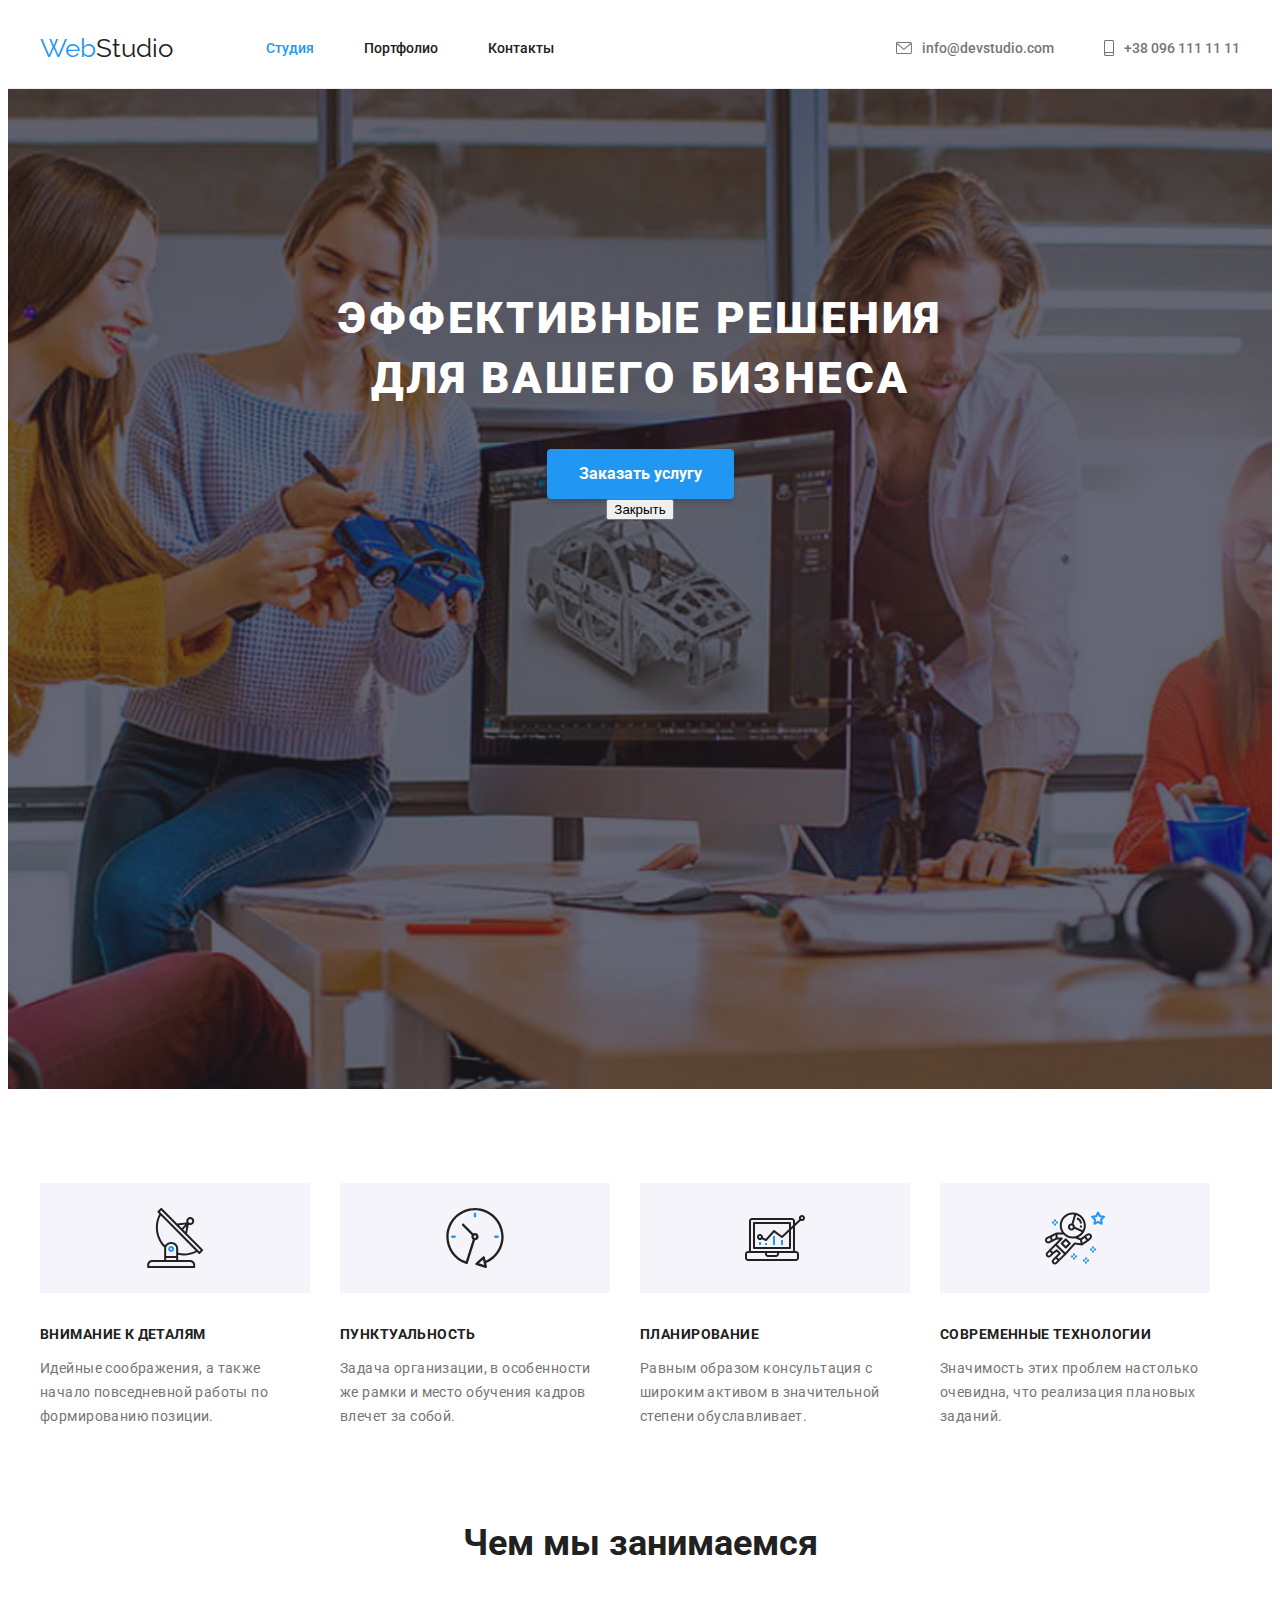
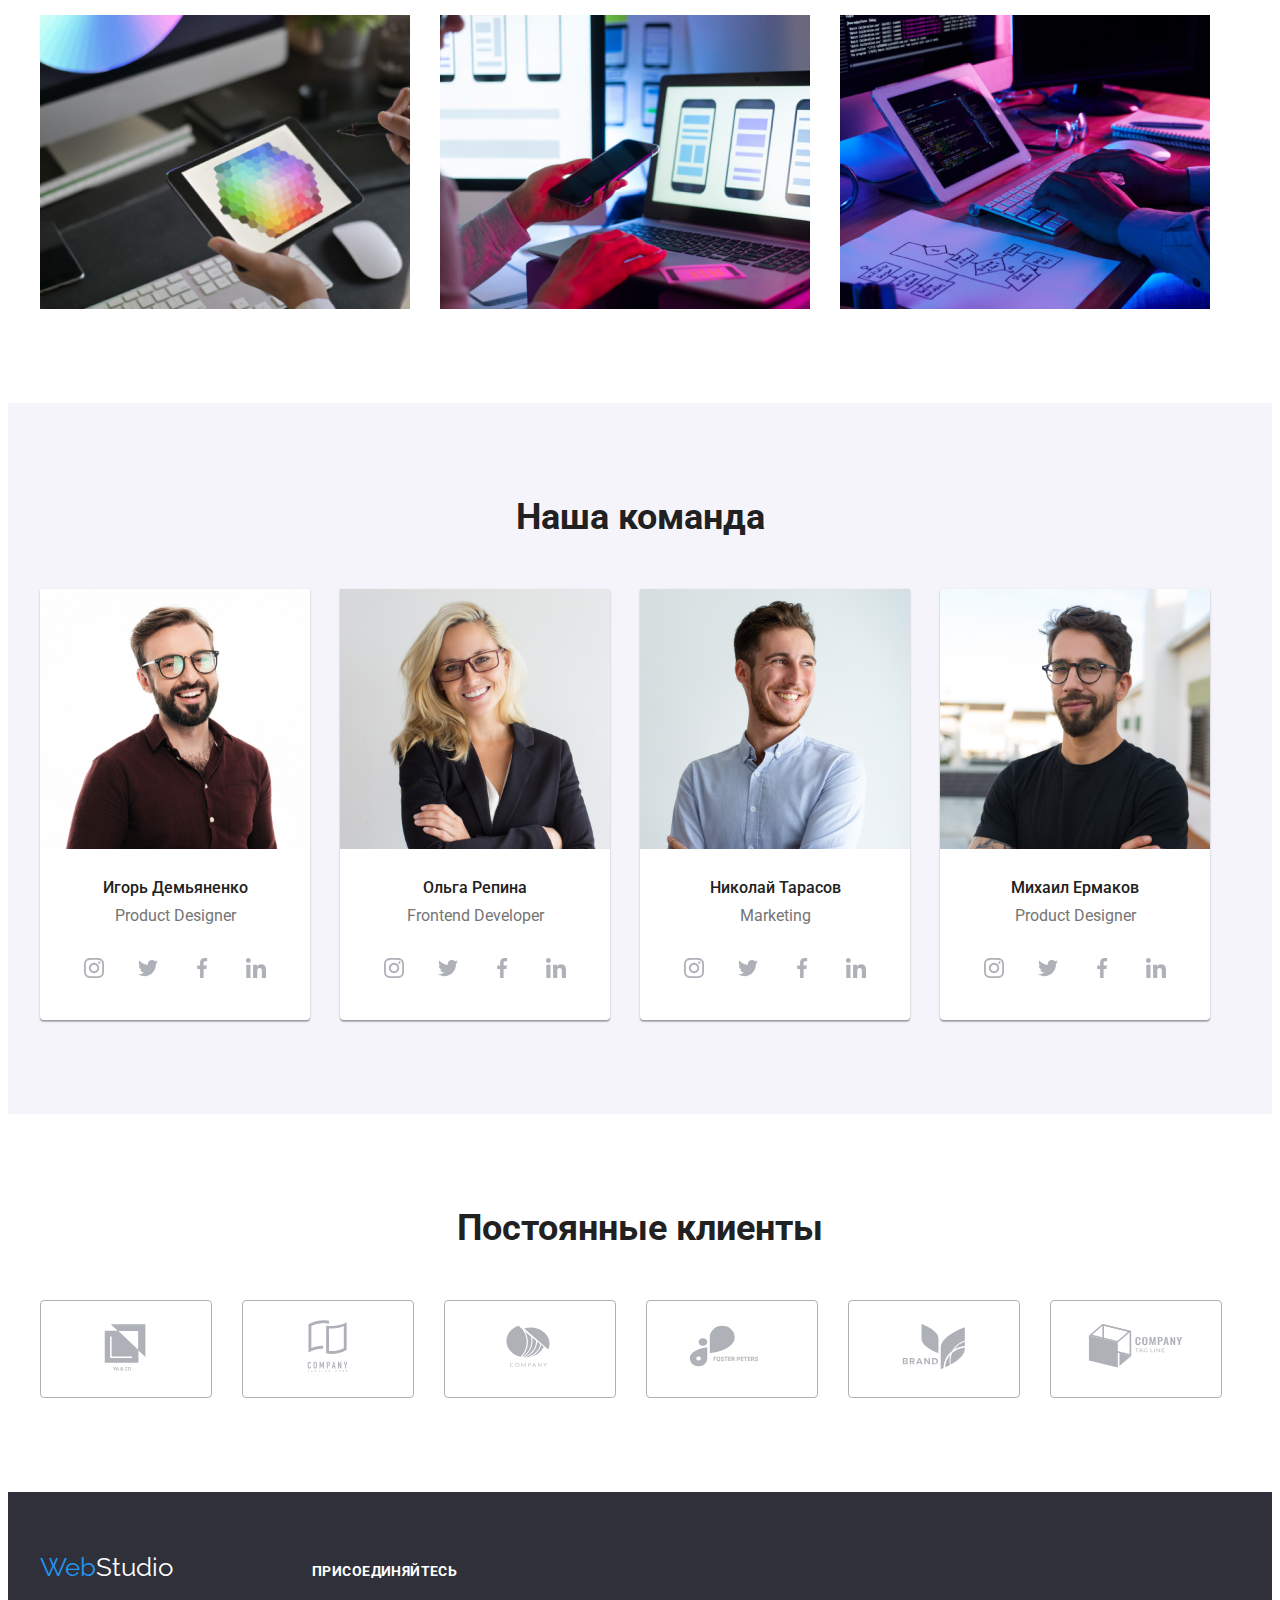
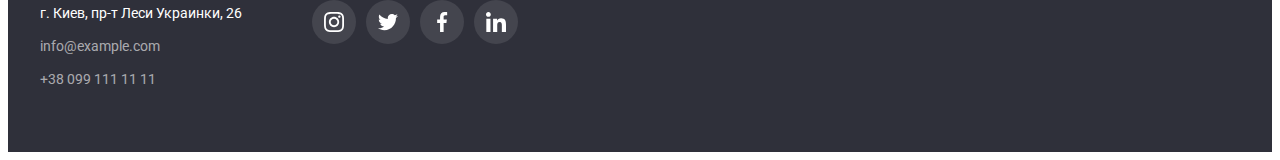
==== index.html @ a4c60922 "clone + js" ====
<!DOCTYPE html>
<html lang="ru">

<head>
    <meta charset="UTF-8">
    <meta http-equiv="X-UA-Compatible" content="IE=edge">
    <meta name="viewport" content="width=device-width, initial-scale=1.0">
    <title>Web Studio</title>
    <link rel="preconnect" href="https://fonts.googleapis.com">
    <link rel="preconnect" href="https://fonts.gstatic.com" crossorigin>
    <link
        href="https://fonts.googleapis.com/css2?family=Raleway:wght@700&family=Roboto:wght@400;500;700;900&display=swap"
        rel="stylesheet">
    <link rel="stylesheet" href="https://cdnjs.cloudflare.com/ajax/libs/modern-normalize/1.1.0/modern-normalize.min.css"
        integrity="sha512-wpPYUAdjBVSE4KJnH1VR1HeZfpl1ub8YT/NKx4PuQ5NmX2tKuGu6U/JRp5y+Y8XG2tV+wKQpNHVUX03MfMFn9Q=="
        crossorigin="anonymous" referrerpolicy="no-referrer" />
    <link rel="stylesheet" href="./CSS/styles.css" />
</head>

<body>
    <!--Шапка-->
    <header class="header">
        <div class="header-top container">
        <nav class="main-nav">
            <a href="./index.html" class="logo-hd">Web<span class="logo-hd-half">Studio</span></a>
            <ul class="nav list">
                <li class="item"><a class="nav-li current link" href="./index.html">Студия</a></li>
                <li class="item"><a class="nav-li link" href="./portfolio.html">Портфолио</a></li>
                <li class="item"><a class="nav-li link" href="">Контакты</a></li>
            </ul>
        </nav>
        <ul class="address list">
                <li class="item">
                    <a class="address-li link" href="mailto:info@devstudio.com">
                    <svg class="icon-envelope" width="16" height="12">
                        <use href="./images/icons.svg#icon-envelope"></use>
                    </svg>
                    info@devstudio.com</a>
                </li>

                <li class="item">
                    <a class="address-li link" href="tel:+380961111111">
                    <svg class="icon-smartphone" width="10" height="16">
                        <use href="./images/icons.svg#icon-smartphone"></use>
                    </svg>
                    +38 096 111 11 11</a>
                </li>
        </ul>
        </div>
    </header>

    <!--Основа-->
    
    <main>
        <!--Суть и Кнопка-->
        <section class="hero overlay">
            <h1 class="hero-title">Эффективные решения для вашего бизнеса</h1>
            
            <button class="button" type="button" data-modal-open>Заказать услугу</button>
                <div class="backdrop is-hidden" data-modal>
                    <div class="modal">
                        <button type="button" class="close" data-modal-close>Закрыть</button>
                    </div>
                </div>
                
        </section>
        <!--Особенности-->
        <section class="descr-features">
            <div class="container">
                <h2 class="visually-hidden">Особенности</h2>
                <ul class="features list">
                    <li class="item">
                        <div class="icon-log-desc">
                            <svg class="icon-logo" width="70" height="70">
                                <use href="./images/icons.svg#icon-antena"></use>
                            </svg>
                        </div>
                        <h3 class="title">Внимание к деталям</h3>
                        <p>Идейные соображения, а также начало повседневной работы по формированию позиции.</p>
                    </li>
                    <li class="item">
                        <div class="icon-log-desc">
                            <svg class="icon-logo" width="70" height="70">
                                <use href="./images/icons.svg#icon-clock1"></use>
                            </svg>
                        </div>
                        <h3 class="title">Пунктуальность</h3>
                        <p>Задача организации, в особенности же рамки и место обучения кадров влечет за собой.</p>
                    </li>
                    <li class="item">
                        <div class="icon-log-desc">
                            <svg class="icon-logo" width="70" height="70">
                                <use href="./images/icons.svg#icon-diagram1"></use>
                            </svg>
                        </div>
                        <h3 class="title">Планирование</h3>
                        <p>Равным образом консультация с широким активом в значительной степени обуславливает.</p>
                    </li>
                    <li class="item">
                        <div class="icon-log-desc">
                            <svg class="icon-logo" width="70" height="70">
                                <use href="./images/icons.svg#icon-astronaut1"></use>
                            </svg>
                        </div>
                        <h3 class="title">Современные технологии</h3>
                        <p>Значимость этих проблем настолько очевидна, что реализация плановых заданий.</p>
                    </li>
                </ul>
            </div>
        </section>

        <!--Чем мы занимаемся-->
        
        <section class="descr-gallery">
            <div class="container">
                <h2 class="section-title">Чем мы занимаемся</h2>
                <ul class="gallery list">
                    <li class="item"><img src="./images/box-3.jpg" alt="Планшет" width="370"></li>
                    <li class="item"><img src="./images/box-2.jpg" alt="Телефон и клава" width="370"></li>
                    <li class="item"><img src="./images/box-1.jpg" alt="Планшет и клава" width="370"></li>
                </ul>
            </div>
        </section>

        <!--Команда-->
        
        <section class="descr-team">
            <div class="container">
                <h2 class="team-title">Наша команда</h2>
                <ul class="team-list">
                    <li class="team-shadow"><img src="./images/photo-4.jpg" alt="Игорь Демьяненко" width="270">
                        <div class="member-box">
                        <h3 class="name"> Игорь Демьяненко</h3>
                        <p class="team-disc">Product Designer</p>
                        <ul class="social">
                            <li class="social-item">
                                <a class="social-link" href="#">
                                    <svg class="social-icon">
                                        <use href="./images/icons.svg#icon-instagram"></use>
                                    </svg>
                                </a>
                            </li>
                            <li class="social-item">
                                <a class="social-link" href="#">
                                    <svg class="social-icon">
                                        <use href="./images/icons.svg#icon-twitter1"></use>
                                    </svg>
                                </a>
                            </li>
                            <li class="social-item">
                                <a class="social-link" href="#">
                                    <svg class="social-icon">
                                        <use href="./images/icons.svg#icon-facebook"></use>
                                    </svg>
                                </a>
                            </li>
                            <li class="social-item">
                                <a class="social-link" href="#">
                                    <svg class="social-icon">
                                        <use href="./images/icons.svg#icon-linkedin"></use>
                                    </svg>
                                </a>
                            </li>
                        </ul>
                        </div>
                    </li>
                    <li class="team-shadow"><img src="./images/photo-1.jpg" alt="Ольга Репина" width="270">
                        <div class="member-box">
                        <h3 class="name"> Ольга Репина</h3>
                        <p class="team-disc">Frontend Developer</p>
                        <ul class="social">
                            <li class="social-item">
                                <a class="social-link" href="#">
                                    <svg class="social-icon">
                                        <use href="./images/icons.svg#icon-instagram"></use>
                                    </svg>
                                </a>
                            </li>
                            <li class="social-item">
                                <a class="social-link" href="#">
                                    <svg class="social-icon">
                                        <use href="./images/icons.svg#icon-twitter1"></use>
                                    </svg>
                                </a>
                            </li>
                            <li class="social-item">
                                <a class="social-link" href="#">
                                    <svg class="social-icon">
                                        <use href="./images/icons.svg#icon-facebook"></use>
                                    </svg>
                                </a>
                            </li>
                            <li class="social-item">
                                <a class="social-link" href="#">
                                    <svg class="social-icon">
                                        <use href="./images/icons.svg#icon-linkedin"></use>
                                    </svg>
                                </a>
                            </li>
                        </ul>
                        </div>
                    </li>
                    <li class="team-shadow"><img src="./images/photo-2.jpg" alt="Николай Тарасов" width="270">
                        <div class="member-box">
                        <h3 class="name"> Николай Тарасов</h3>
                        <p class="team-disc">Marketing</p>
                        <ul class="social">
                            <li class="social-item">
                                <a class="social-link" href="#">
                                    <svg class="social-icon">
                                        <use href="./images/icons.svg#icon-instagram"></use>
                                    </svg>
                                </a>
                            </li>
                            <li class="social-item">
                                <a class="social-link" href="#">
                                    <svg class="social-icon">
                                        <use href="./images/icons.svg#icon-twitter1"></use>
                                    </svg>
                                </a>
                            </li>
                            <li class="social-item">
                                <a class="social-link" href="#">
                                    <svg class="social-icon">
                                        <use href="./images/icons.svg#icon-facebook"></use>
                                    </svg>
                                </a>
                            </li>
                            <li class="social-item">
                                <a class="social-link" href="#">
                                    <svg class="social-icon">
                                        <use href="./images/icons.svg#icon-linkedin"></use>
                                    </svg>
                                </a>
                            </li>
                        </ul>
                        </div>
                    </li>
                    <li class="team-shadow"><img src="./images/photo-3.jpg" alt="Михаил Ермаков" width="270">
                        <div class="member-box">
                        <h3 class="name"> Михаил Ермаков</h3>
                        <p class="team-disc">Product Designer</p>
                        <ul class="social">
                            <li class="social-item">
                                <a class="social-link" href="#">
                                    <svg class="social-icon">
                                        <use href="./images/icons.svg#icon-instagram"></use>
                                    </svg>
                                </a>
                            </li>
                            <li class="social-item">
                                <a class="social-link" href="#">
                                    <svg class="social-icon">
                                        <use href="./images/icons.svg#icon-twitter1"></use>
                                    </svg>
                                </a>
                            </li>
                            <li class="social-item">
                                <a class="social-link" href="#">
                                    <svg class="social-icon">
                                        <use href="./images/icons.svg#icon-facebook"></use>
                                    </svg>
                                </a>
                            </li>
                            <li class="social-item">
                                <a class="social-link" href="#">
                                    <svg class="social-icon">
                                        <use href="./images/icons.svg#icon-linkedin"></use>
                                    </svg>
                                </a>
                            </li>
                        </ul>
                        </div>
                    </li>
                </ul>
            </div>
        </section>

    <!--Клиенты-->
        <section class="descr-clients">
            <div class="container">
                <h2 class="clients-title">Постоянные клиенты</h2>
                    <ul class="clients-list">
                        <li class="clients-li item">
                        <a href="#" class="clients-link link">
                            <svg class="icon-logo" width="106" height="60">
                                <use href="./images/icons.svg#icon-Logo"></use>
                            </svg>
                        </a>
                        </li>
                        <li class="clients-li item">
                        <a href="#" class="clients-link link">
                            <svg class="icon-logo" width="106" height="60">
                                <use href="./images/icons.svg#icon-Logo1"></use>
                            </svg>
                            </a>
                        </li>
                        <li class="clients-li item">
                        <a href="#" class="clients-link link">
                            <svg class="icon-logo" width="106" height="60">
                                <use href="./images/icons.svg#icon-Logo2"></use>
                            </svg>
                            </a>
                        </li>
                        <li class="clients-li item">
                        <a href="#" class="clients-link link">
                            <svg class="icon-logo" width="106" height="60">
                                <use href="./images/icons.svg#icon-Logo3"></use>
                            </svg>
                            </a>
                        </li>
                        <li class="clients-li item">
                        <a href="#" class="clients-link link">
                            <svg class="icon-logo" width="106" height="60">
                                <use href="./images/icons.svg#icon-Logo4"></use>
                            </svg>
                            </a>
                        </li>
                        <li class="clients-li item">
                        <a href="#" class="clients-link link">
                            <svg class="icon-logo" width="106" height="60">
                                <use href="./images/icons.svg#icon-Logo5"></use>
                            </svg>
                            </a>
                        </li>

                    </ul>
            </div>
        </section>
    </main>

    <!--Футтер-->
    
    <footer class="footer">
        <div class="container footer-content">
            <div>
            <a class="logo-ft link" href="/">Web<span class="logo-ft-half">Studio</span></a>
                <address>
                 <p class="address-fiz">г. Киев, пр-т Леси Украинки, 26</p>
                    <ul class="address-foot list">
                        <li class="item"><a class="foot-li link" href="mailto:info@example.com">info@example.com</a></li>
                        <li class="item"><a class="foot-li link" href="tel:+380991111111">+38 099 111 11 11</a></li>
                    </ul>
                </address>
            </div>
            <div class="join-content">
                <p class="join">Присоединяйтесь</p>
                <ul class="join-list list">
                    <li class="item"><a class="join-link link" href="#">
                                <svg class="join-link-icon">
                                    <use href="./images/icons.svg#icon-instagram"></use>
                                </svg>
                        </a>
                    </li>
                    <li class="item"><a class="join-link link" href="#">
                            <svg class="join-link-icon">
                                    <use href="./images/icons.svg#icon-twitter1"></use>
                                </svg>
                             </a>
                    </li>
                    <li class="item"><a class="join-link link" href="#">
                            <svg class="join-link-icon">
                                    <use href="./images/icons.svg#icon-facebook"></use>
                                </svg>
                             </a>
                    </li>
                    <li class="item"><a class="join-link link" href="#">
                            <svg class="join-link-icon">
                                    <use href="./images/icons.svg#icon-linkedin"></use>
                                </svg>
                            </a>
                    </li>
                </ul>
            </div>
        </div>
    </footer>
    <script src="./js/modal.js"></script>
</body>

</html>
---- CSS/styles.css ----
:root {
  --primary-text-color: #757575;
  --tittle-text-color: #212121;
  --accent-color: #2196f3;
  --secondary-text-color: #ffffff;
  --background-color: #2f303a;
  --button-background-color: #188ce8;
  --unique-color: rgba(255, 255, 255, 0.6);
  --unique-background-color: #f5f4fa;
  --social-footer-bg-color: rgba(255, 255, 255, 0.1);
  --features-bg-color: rgba(245, 244, 250, 1);
  --social-link-color: #afb1b8;
}
/* Global styles */

body {
  font-family: "Raleway", sans-serif;
  font-family: "Roboto", sans-serif;
  color: var(--primary-text-color);
  background-color: var(--secondary-text-color);
}

h1,
h2,
h3,
h4,
h5,
h6,
p,
ul {
  margin: 0;
  padding: 0;
}

.list {
  list-style: none;
}

link {
  text-decoration: none;
}

a {
  text-decoration: none;
}
img {
  display: block;
  width: 100%;
}
.container {
  width: 1200px;
  margin: 0 auto;
  padding: 0 15px;
}

/* logo header styles */

.logo-hd {
  font-family: "Raleway", sans-serif;
  font-size: 26px;
  line-height: 1.17;
  text-decoration: none;
  color: var(--accent-color);
}

.logo-hd-half {
  color: var(--tittle-text-color);
}

/* nav styles */

.header {
  border-bottom: #ececec 1px solid;
}

.header-top {
  display: flex;
}

.main-nav {
  display: flex;
  align-items: center;
}

.nav {
  display: flex;
  margin-left: 93px;
}

.nav .item + .item {
  margin-left: 50px;
}

.nav .nav-li {
  display: block;
  padding-top: 32px;
  padding-bottom: 32px;
  color: var(--tittle-text-color);
  font-weight: 500;
  font-size: 14px;
  line-height: 1.17;
}

.address .address-li {
  padding-top: 32px;
  padding-bottom: 32px;
  font-weight: 500;
  font-size: 14px;
  line-height: 1.17;
}

.address {
  display: flex;
  margin-left: auto;
}

.address .item + .item {
  margin-left: 50px;
}

.address-li {
  display: flex;
  align-items: center;
  color: var(--primary-text-color);
}

.nav .nav-li.current,
.address-li:hover,
.address-li:focus,
.nav .nav-li:hover,
.nav .nav-li:focus {
  color: var(--accent-color);
}

.nav .nav-li.current:focus,
.nav .nav-li.current:hover {
  color: var(--button-background-color);
}

.icon-envelope {
  fill: currentColor;
  margin-right: 10px;
}

.icon-smartphone {
  fill: currentColor;
  margin-right: 10px;
}

/*main*/
.visually-hidden {
  position: absolute;
  width: 1px;
  height: 1px;
  margin: -1px;
  border: 0;
  padding: 0;

  white-space: nowrap;
  clip-path: inset(100%);
  clip: rect(0 0 0 0);
  overflow: hidden;
}

.hero {
  padding: 200px 0;
  text-align: center;
}

.overlay {
  margin-left: auto;
  margin-right: auto;
  max-width: 1600px;
  min-width: 1200px;
  height: 600px;
  background-image: linear-gradient(
      to bottom,
      rgba(47, 48, 58, 0.4),
      rgba(47, 48, 58, 0.4)
    ),
    url("../images/mainback.jpg");
  background-repeat: no-repeat;
  background-position: center;
  background-size: cover;
}

.hero-title {
  margin: 0 auto 40px;
  color: var(--secondary-text-color);
  font-size: 44px;
  max-width: 696px;
  justify-content: center;
  line-height: 1.36;
  font-weight: 900;
  text-transform: uppercase;
  letter-spacing: 0.06em;
}

.button:hover,
.button:focus {
  background-color: var(--button-background-color);
}

.button {
  padding: 10px 32px;
  text-align: center;
  font-size: 16px;
  line-height: 1.9;
  font-weight: 700;
  font-family: inherit;
  color: var(--secondary-text-color);
  background-color: var(--accent-color);
  box-shadow: 0px 4px 4px rgba(0, 0, 0, 0.15);
  border-radius: 4px;
  border: none;
  cursor: pointer;
}

.backdrop.is-hidden {
  opacity: 1;
  pointer-events: none;
}

/* features */
.descr-features {
  padding: 94px 0;
}
.features {
  display: flex;
  font-size: 14px;
  line-height: 1.71;
  font-weight: 400;
  letter-spacing: 0.03em;
  margin-left: -30px;
}

.icon-log-desc {
  display: flex;
  justify-content: center;
  align-items: center;
  padding: 25px 0;
  fill: currentColor;
  background-color: var(--features-bg-color);
  width: 100%;
  margin-bottom: 30px;
}

.icon-logo {
  width: 70px;
  height: 70px;
}

.features .item {
  margin-left: 30px;
  width: 270px;
}

.title {
  margin-bottom: 10px;
  color: var(--tittle-text-color);
  font-size: 14px;
  line-height: 1.71;
  text-transform: uppercase;
  font-weight: 700;
  width: 270px;
}
/* Gallery */
.descr-gallery {
  padding-bottom: 94px;
}
.section-title {
  margin-bottom: 50px;
  font-size: 36px;
  line-height: 1.16;
  font-weight: 700;
  text-align: center;
  color: var(--tittle-text-color);
}

.gallery {
  display: flex;
}

.gallery .item + .item {
  margin-left: 30px;
}

/* Team */

.descr-team {
  background-color: var(--unique-background-color);
  padding: 94px 0;
}

.team-title,
.clients-title {
  margin-bottom: 50px;
  font-size: 36px;
  line-height: 1.16;
  font-weight: 700;
  text-align: center;
  color: var(--tittle-text-color);
}

.team-list {
  display: flex;
  text-align: center;
  font-size: 16px;
  line-height: 1.17;
  list-style: none;
}

.team-list .team-shadow + .team-shadow {
  margin-left: 30px;
}

.team-shadow {
  width: 270px;
  box-shadow: 0px 1px 3px rgba(0, 0, 0, 0.12), 0px 1px 1px rgba(0, 0, 0, 0.14),
    0px 2px 1px rgba(0, 0, 0, 0.2);
  border-radius: 0px 0px 4px 4px;
  background-color: #fff;
}

.member-box {
  padding: 30px 20px;
}

.name {
  margin-bottom: 10px;
  color: var(--tittle-text-color);
  font-size: 16px;
  line-height: 1.17;
  font-weight: 500;
}

.team-disc {
  margin: 0px;
}

.social {
  display: flex;
  justify-content: center;
  margin-top: 20px;
  list-style: none;
  padding: 0;
}
.social-item:not(:last-child) {
  margin-right: 10px;
}
.social-link {
  display: flex;
  padding: 12px;
}
.social-icon {
  fill: var(--social-link-color);
  width: 20px;
  height: 20px;
}
.social-link:hover,
.social-link:focus {
  background-color: var(--accent-color);
  border-radius: 50%;
  cursor: pointer;
}

.social-link:hover
.social-icon {
  fill: var(--secondary-text-color);
}

.descr-clients {
  padding: 94px 0;
}

.clients-list {
  display: flex;
}

.clients-list .item + .item {
  margin-left: 30px;
}

.clients-li {
  display: flex;
  justify-content: center;
  align-items: center;
}

.clients-link {
  padding: 16px 32px;
  border: 1px solid #afb1b8;
  border-radius: 4px;
}

.icon-logo {
  width: 106px;
  height: 60px;
  fill: var(--social-link-color);
}

.clients-link:hover .icon-logo,
.clients-link:focus .icon-logo {
  fill: var(--accent-color);
}
.clients-link:hover,
.clients-link:focus {
  border: 1px solid var(--accent-color);
}

/* footer */

.footer {
  background-color: var(--background-color);
  padding: 60px 0;
}

.logo-ft {
  display: inline-block;
  margin-bottom: 20px;
  color: var(--accent-color);
  font-family: "Raleway", sans-serif;
  font-size: 26px;
  line-height: 1.17;
}

.logo-ft-half {
  color: var(--secondary-text-color);
}

.address-fiz {
  margin-bottom: 9px;
  color: var(--secondary-text-color);
}

.address-fiz,
.foot-li {
  align-items: baseline;
  font-style: normal;
  font-size: 14px;
  line-height: 1.7;
}

.address-foot .item:not(:last-child) {
  margin-bottom: 9px;
}

.foot-li {
  color: var(--unique-color);
}

.address-foot .foot-li:hover,
.address-foot .foot-li:focus {
  color: var(--accent-color);
}

.footer-content {
  display: flex;
  align-items: baseline;
}

.join-content {
  display: block;
  margin-left: 70px;
}

.join {
  font-weight: 700;
  font-size: 14px;
  line-height: 1.14;
  letter-spacing: 0.03em;
  text-transform: uppercase;
  color: var(--secondary-text-color);
  margin-bottom: 20px;
}

.join-list {
  display: flex;
}

.join-list .item + .item {
  margin-left: 10px;
}

.join-link {
  display: flex;
  justify-content: center;
  align-items: center;
  width: 44px;
  height: 44px;
  border-radius: 50%;
  background-color: var(--social-footer-bg-color);
  cursor: pointer;
}

.join-link-icon {
  width: 20px;
  height: 20px;
  fill: var(--secondary-text-color);
}

.join-link:hover,
.join-link:focus {
  background-color: var(--accent-color);
}

/* portfolio */

.page-title {
  display: none;
  margin: 0;
}
.descr-projects {
  padding: 94px 0;
}

.buttons {
  padding: 6px 22px;
  color: var(--tittle-text-color);
  background-color: var(--unique-background-color);
  border: none;
  border-radius: 4px;
  font-family: inherit;
  font-size: 16px;
  line-height: 1.6;
  font-weight: 500;
  cursor: pointer;
}

.buttons:hover,
.buttons:focus,
.filtres .current {
  box-shadow: 0px 3px 1px rgba(0, 0, 0, 0.1), 0px 1px 2px rgba(0, 0, 0, 0.08),
    0px 2px 2px rgba(0, 0, 0, 0.12);
  color: var(--secondary-text-color);
  background-color: var(--accent-color);
}

.filtres .current:hover,
.filtres .current:focus {
  background-color: var(--button-background-color);
}

.filtres {
  display: flex;
  justify-content: center;
  margin-bottom: 50px;
}

.filtres .item + .item {
  margin-left: 8px;
}

.projects {
  display: flex;
  flex-wrap: wrap;
}

.projects-border {
  margin-right: 30px;
  margin-bottom: 30px;
  width: calc((100% - 2 * 30px) / 3);
  box-sizing: border-box;
}

.projects-border:nth-child(3n) {
  margin-right: 0;
}
.projects-border:nth-last-child(-n + 3) {
  margin-bottom: 0;
}

.projects-link {
  display: block;
  height: 100%;
  color: var(--primary-text-color);
  font-size: 16px;
  line-height: 1.9;
  text-decoration: none;
}
.projects-link:hover,
.projects-link:focus {
  box-shadow: 0px 1px 1px rgba(0, 0, 0, 0.12), 0px 4px 4px rgba(0, 0, 0, 0.06),
    1px 4px 6px rgba(0, 0, 0, 0.16);
}
.projects-title-color {
  margin-bottom: 4px;
  font-size: 18px;
  line-height: 2;
  font-weight: 700;
  color: var(--tittle-text-color);
}

.projects-disc {
  width: 370px;
}

.projects-box {
  padding: 30px 20px;
  border-right: 1px solid #eeeeee;
  border-bottom: 1px solid #eeeeee;
  border-left: 1px solid #eeeeee;
}
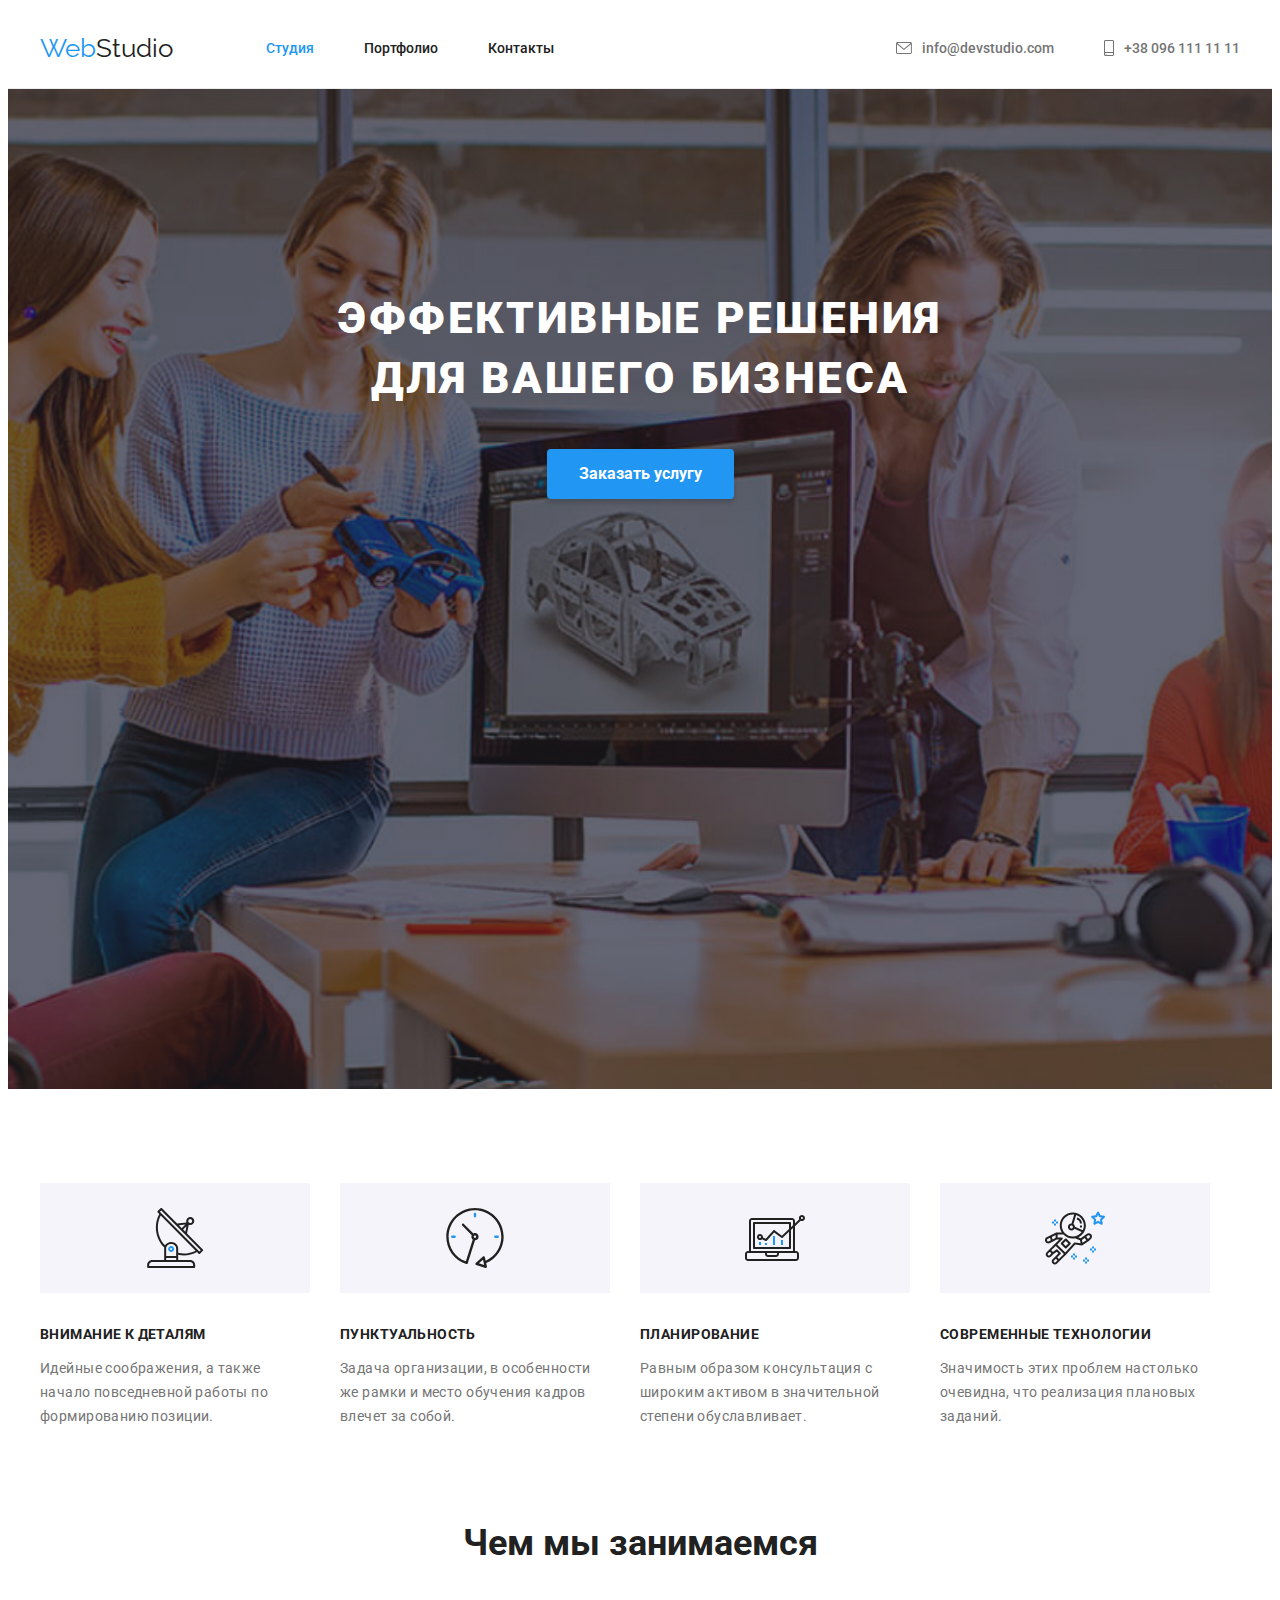
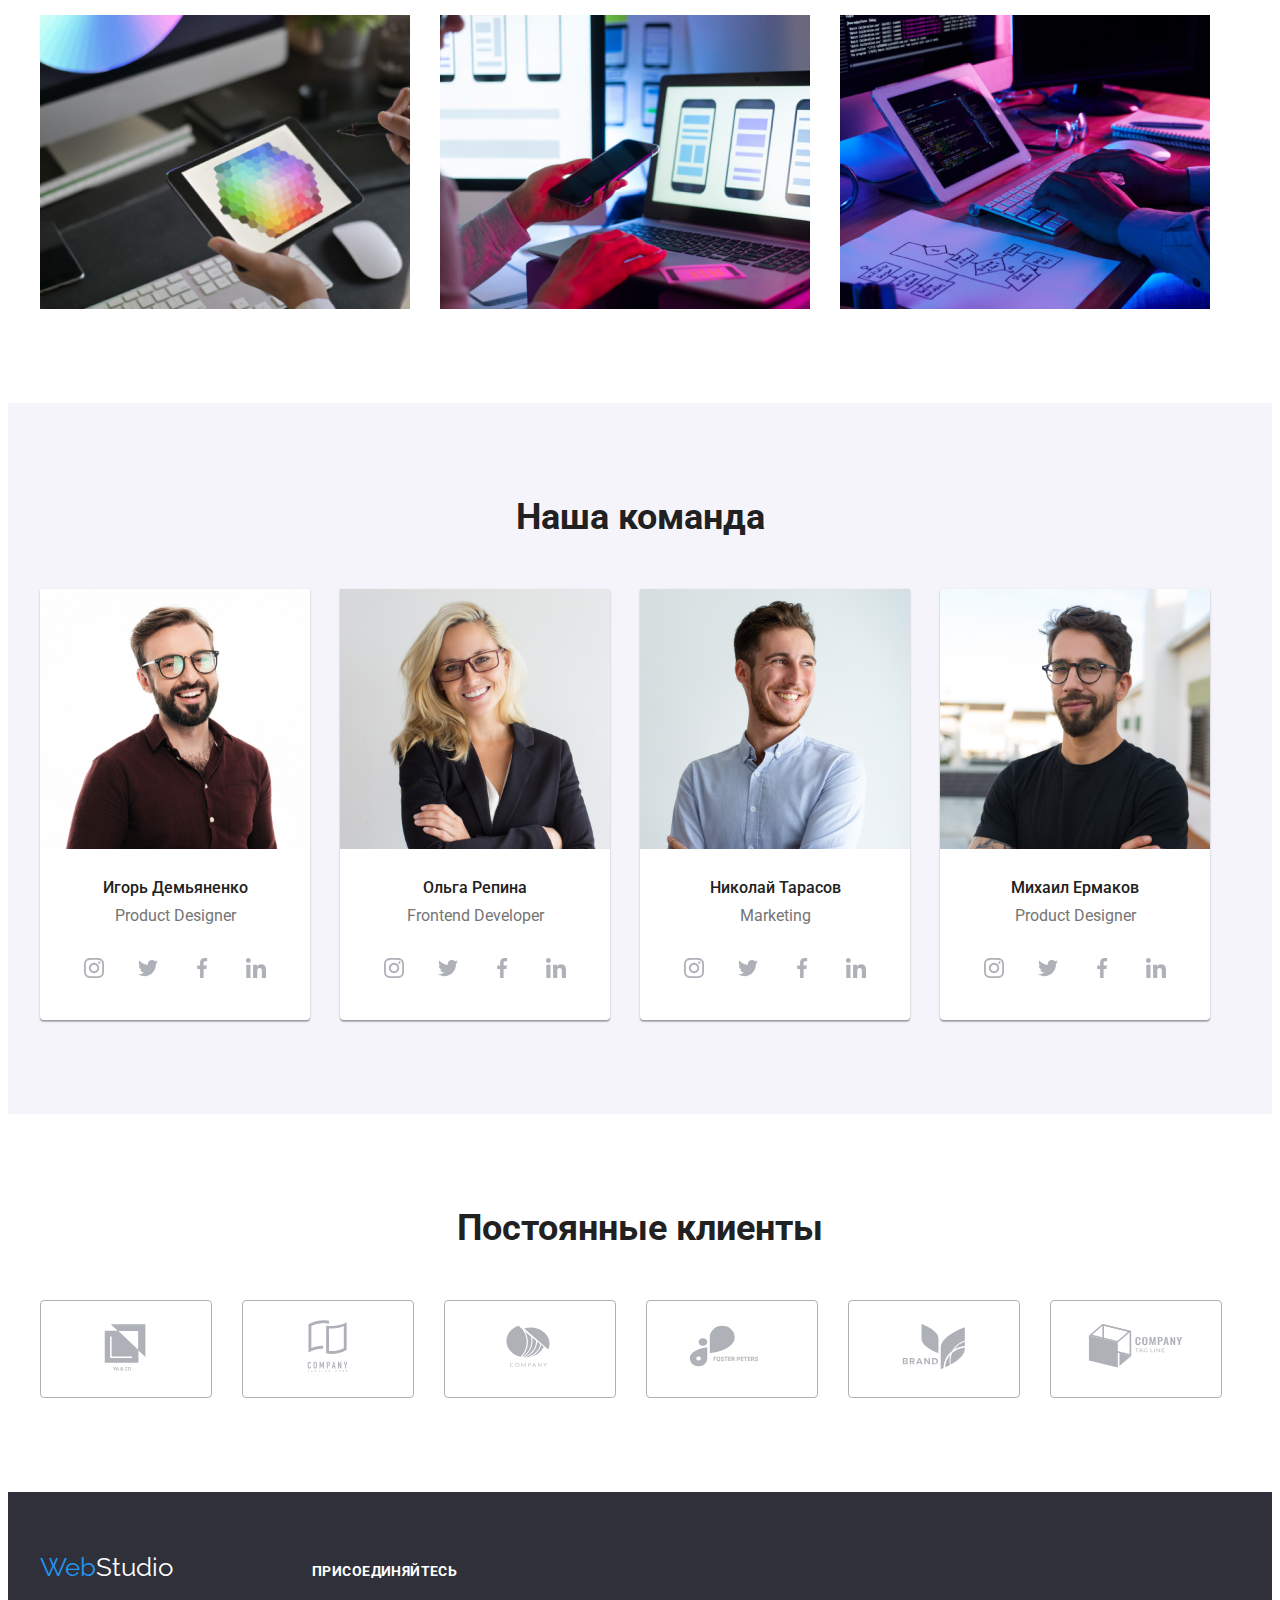
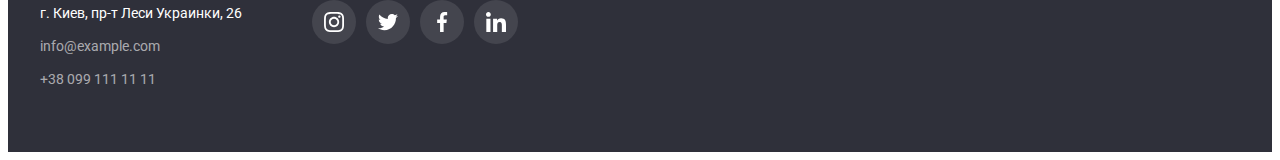
==== commit 03f3ecae: "added modal window" ====
--- a/CSS/styles.css
+++ b/CSS/styles.css
@@ -216,9 +216,37 @@
   cursor: pointer;
 }
 
+.backdrop {
+  position: fixed;
+  width: 100%;
+  height: 100%;
+  left: 0;
+  top: 0;
+  background-color: rgba(0, 0, 0, 0.5);
+  opacity: 1;
+}
+
 .backdrop.is-hidden {
-  opacity: 1;
+  visibility: hidden;
+  opacity: 0;
   pointer-events: none;
+}
+
+.modal {
+  position: absolute;
+  top: 50%;
+  left: 50%;
+  transform: translate(-50%, -50%);
+  min-width: 528px;
+  min-height: 581px;
+  background: #FFFFFF;
+  box-shadow: 0px 1px 3px rgba(0, 0, 0, 0.12), 0px 1px 1px rgba(0, 0, 0, 0.14), 0px 2px 1px rgba(0, 0, 0, 0.2);
+  border-radius: 4px;
+}
+
+.close {
+  position: absolute;
+  right: 0;
 }
 
 /* features */
@@ -364,8 +392,7 @@
   cursor: pointer;
 }
 
-.social-link:hover
-.social-icon {
+.social-link:hover .social-icon {
   fill: var(--secondary-text-color);
 }
 
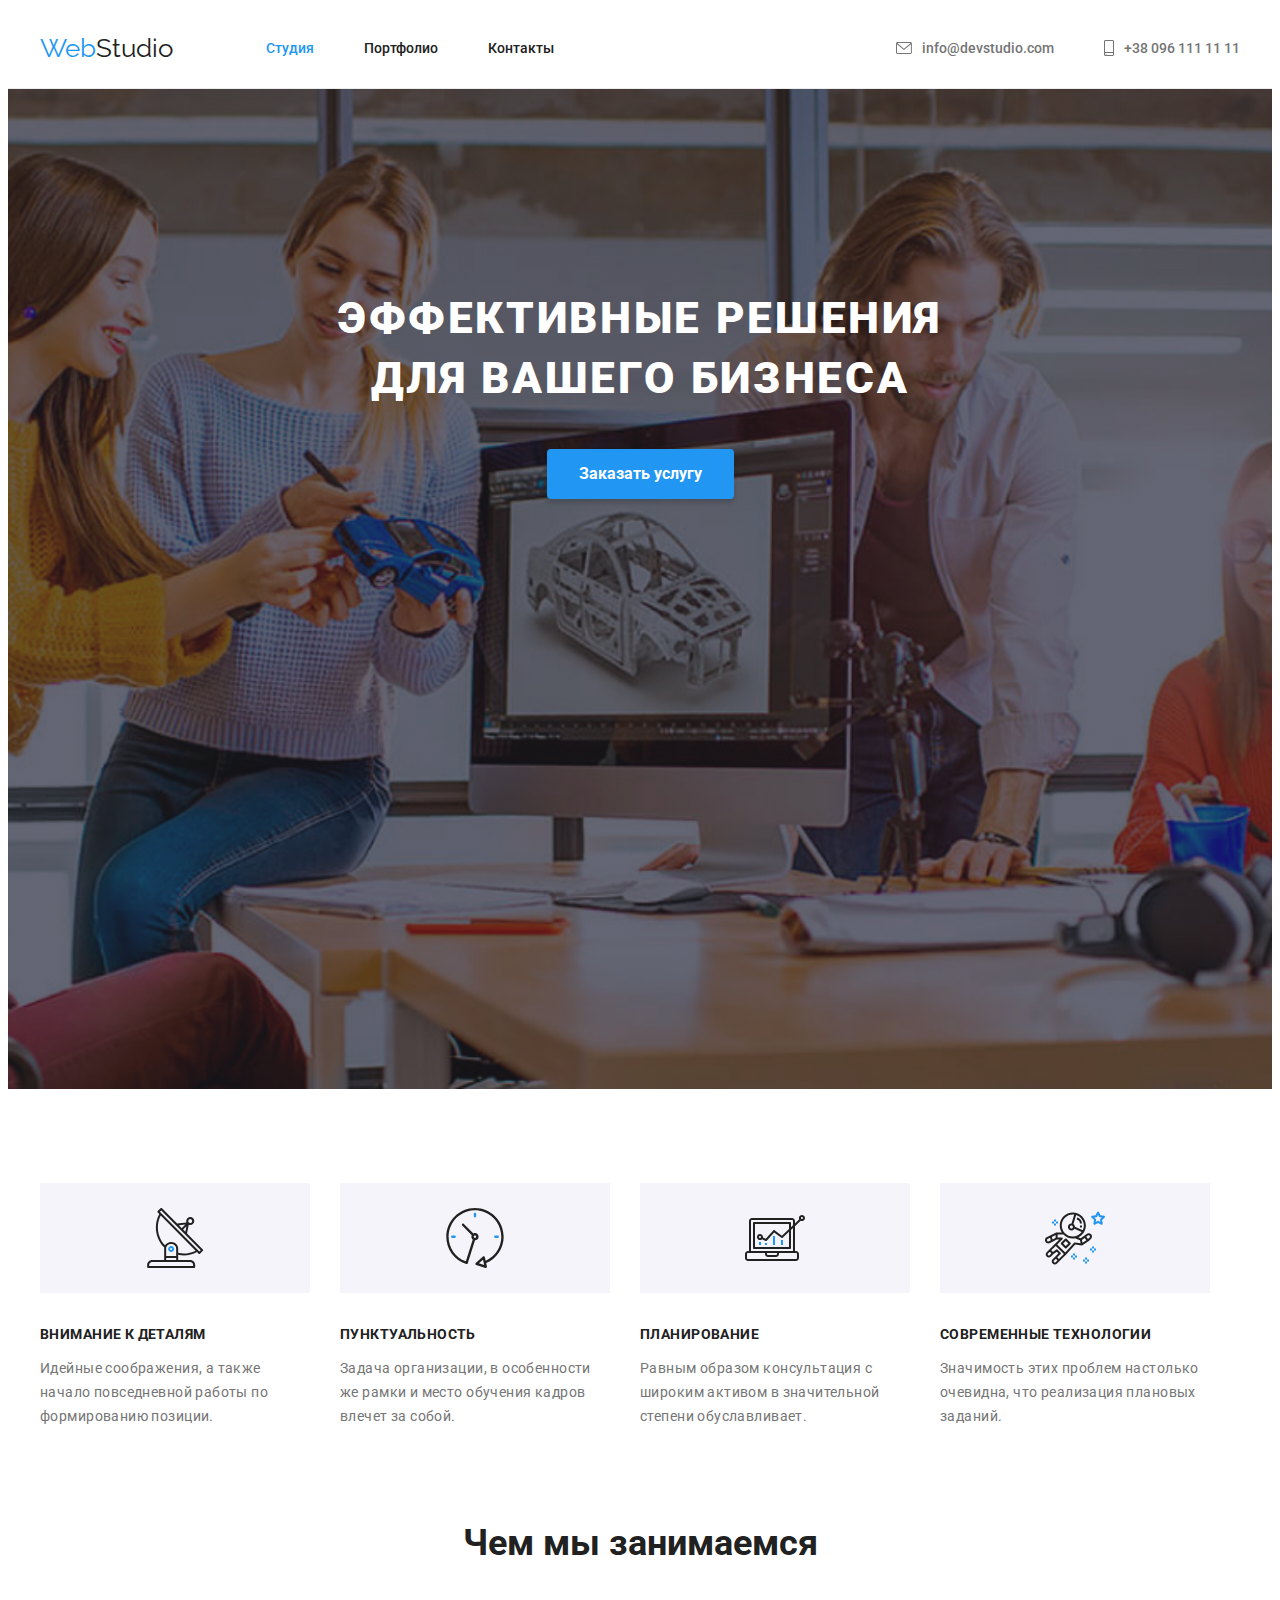
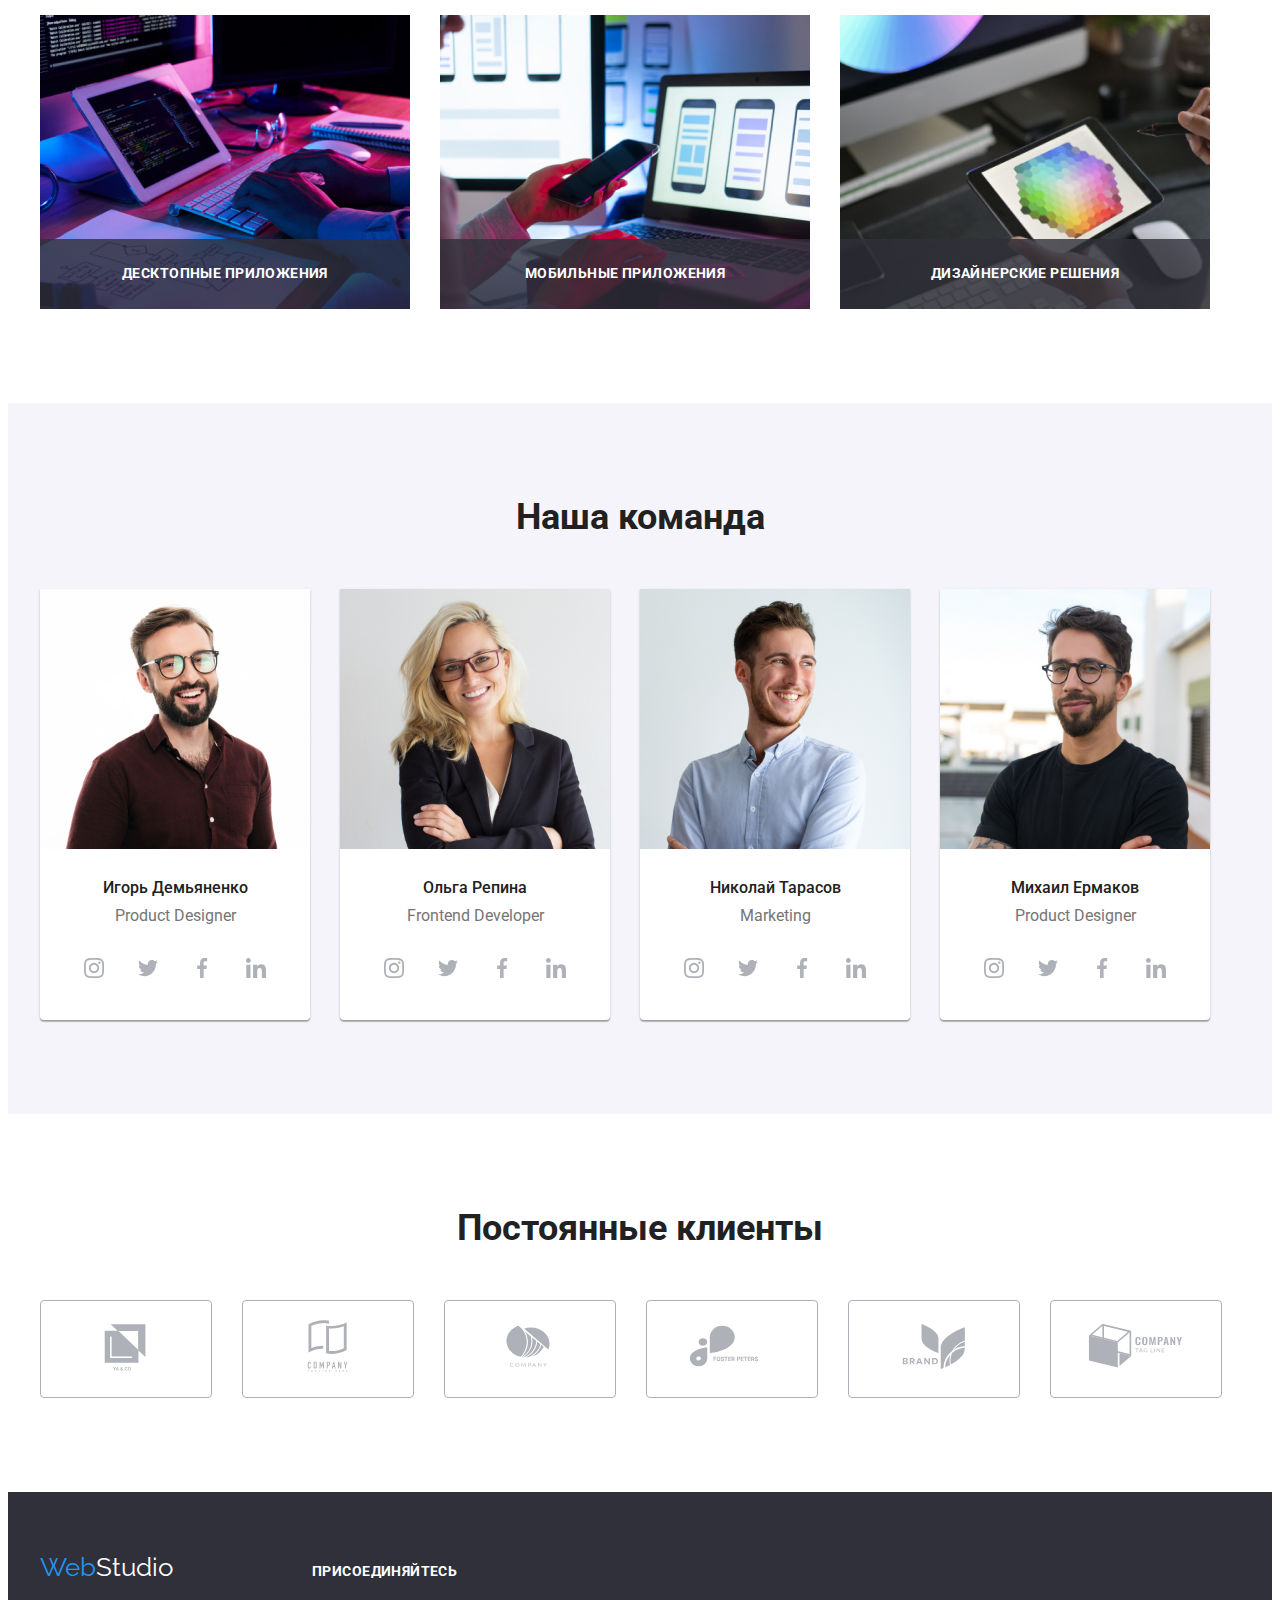
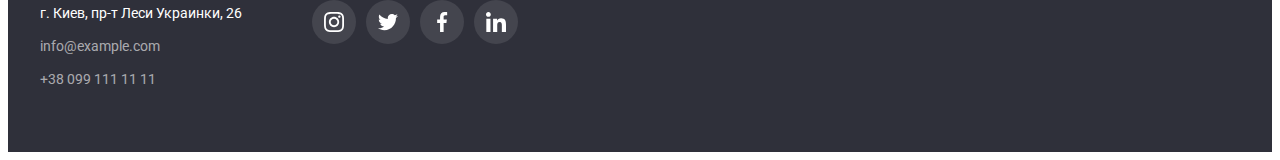
==== commit e3cbea03: "index updated" ====
--- a/index.html
+++ b/index.html
@@ -115,9 +115,30 @@
             <div class="container">
                 <h2 class="section-title">Чем мы занимаемся</h2>
                 <ul class="gallery list">
-                    <li class="item"><img src="./images/box-3.jpg" alt="Планшет" width="370"></li>
-                    <li class="item"><img src="./images/box-2.jpg" alt="Телефон и клава" width="370"></li>
-                    <li class="item"><img src="./images/box-1.jpg" alt="Планшет и клава" width="370"></li>
+                    <li class="item">
+                        <div class="box-descr">
+                        <img src="./images/box-1.jpg" alt="Планшет" width="370">
+                        <div class="overlay-descr">
+                        <p class="overlay-descr-text">Десктопные приложения</p>
+                        </div>
+                        </div>
+                    </li>
+                    <li class="item">
+                        <div class="box-descr">
+                         <img src="./images/box-2.jpg" alt="Телефон и клава" width="370">
+                        <div class="overlay-descr">
+                        <p class="overlay-descr-text">Мобильные приложения</p>
+                        </div>
+                        </div>
+                    </li>
+                    <li class="item">
+                        <div class="box-descr">
+                        <img src="./images/box-3.jpg" alt="Планшет и клава" width="370">
+                        <div class="overlay-descr">
+                        <p class="overlay-descr-text">Дизайнерские решения</p>
+                        </div>
+                        </div>
+                    </li>
                 </ul>
             </div>
         </section>
--- a/CSS/styles.css
+++ b/CSS/styles.css
@@ -45,8 +45,10 @@
 }
 img {
   display: block;
-  width: 100%;
-}
+  max-width: 100%;
+  height: auto;
+}
+
 .container {
   width: 1200px;
   margin: 0 auto;
@@ -99,6 +101,7 @@
   font-weight: 500;
   font-size: 14px;
   line-height: 1.17;
+  position: relative;
 }
 
 .address .address-li {
@@ -130,6 +133,27 @@
 .nav .nav-li:hover,
 .nav .nav-li:focus {
   color: var(--accent-color);
+}
+
+.nav-li::after {
+  content: "";
+  position: absolute;
+  left: 0;
+  bottom: -1px;
+  width: 100%;
+  height: 4px;
+  border-radius: 2px;
+  background-color: var(--accent-color);
+  background-size: contain;
+  opacity: 0;
+  transform: scaleX(0);
+  transition: transform 250ms cubic-bezier(0.4, 0, 0.2, 1),
+    opacity 250ms cubic-bezier(0.4, 0, 0.2, 1);
+}
+
+.nav-li.current:hover::after {
+  opacity: 1;
+  transform: scaleX(1);
 }
 
 .nav .nav-li.current:focus,
@@ -239,8 +263,9 @@
   transform: translate(-50%, -50%);
   min-width: 528px;
   min-height: 581px;
-  background: #FFFFFF;
-  box-shadow: 0px 1px 3px rgba(0, 0, 0, 0.12), 0px 1px 1px rgba(0, 0, 0, 0.14), 0px 2px 1px rgba(0, 0, 0, 0.2);
+  background: #ffffff;
+  box-shadow: 0px 1px 3px rgba(0, 0, 0, 0.12), 0px 1px 1px rgba(0, 0, 0, 0.14),
+    0px 2px 1px rgba(0, 0, 0, 0.2);
   border-radius: 4px;
 }
 
@@ -307,10 +332,64 @@
 
 .gallery {
   display: flex;
+  position: relative;
+  z-index: 1;
 }
 
 .gallery .item + .item {
   margin-left: 30px;
+}
+
+/* .box-descr {
+  position: relative;
+  height: 70px;
+  width: 370px;
+  display: flex;
+  justify-content: center;
+  align-items: center;
+  overflow: hidden;
+  color: var(--secondary-text-color);
+}
+
+.box-descr:nth-child(1) {
+  top: 0;
+  left: 0;
+  background: rgba(47, 48, 58, 0.8);
+  z-index: 2;
+} */
+.box-descr {
+  position: relative;
+  height: 294px;
+  width: 370px;
+  display: flex;
+  justify-content: center;
+  align-items: center;
+  overflow: hidden;
+}
+
+.overlay-descr {
+  position: absolute;
+  bottom: 0;
+  left: 0;
+  width: 100%;
+  height: 70px;
+  opacity: 1;
+  background-color: rgba(47, 48, 58, 0.8);
+}
+
+/* .box-descr:hover .overlay {
+  opacity: 0;
+} */
+
+.overlay-descr-text {
+  padding: 27px 82px;
+  font-weight: 700;
+  font-size: 14px;
+  line-height: 1.14;
+  text-transform: uppercase;
+  text-align: center;
+  letter-spacing: 0.03em;
+  color: var(--secondary-text-color);
 }
 
 /* Team */
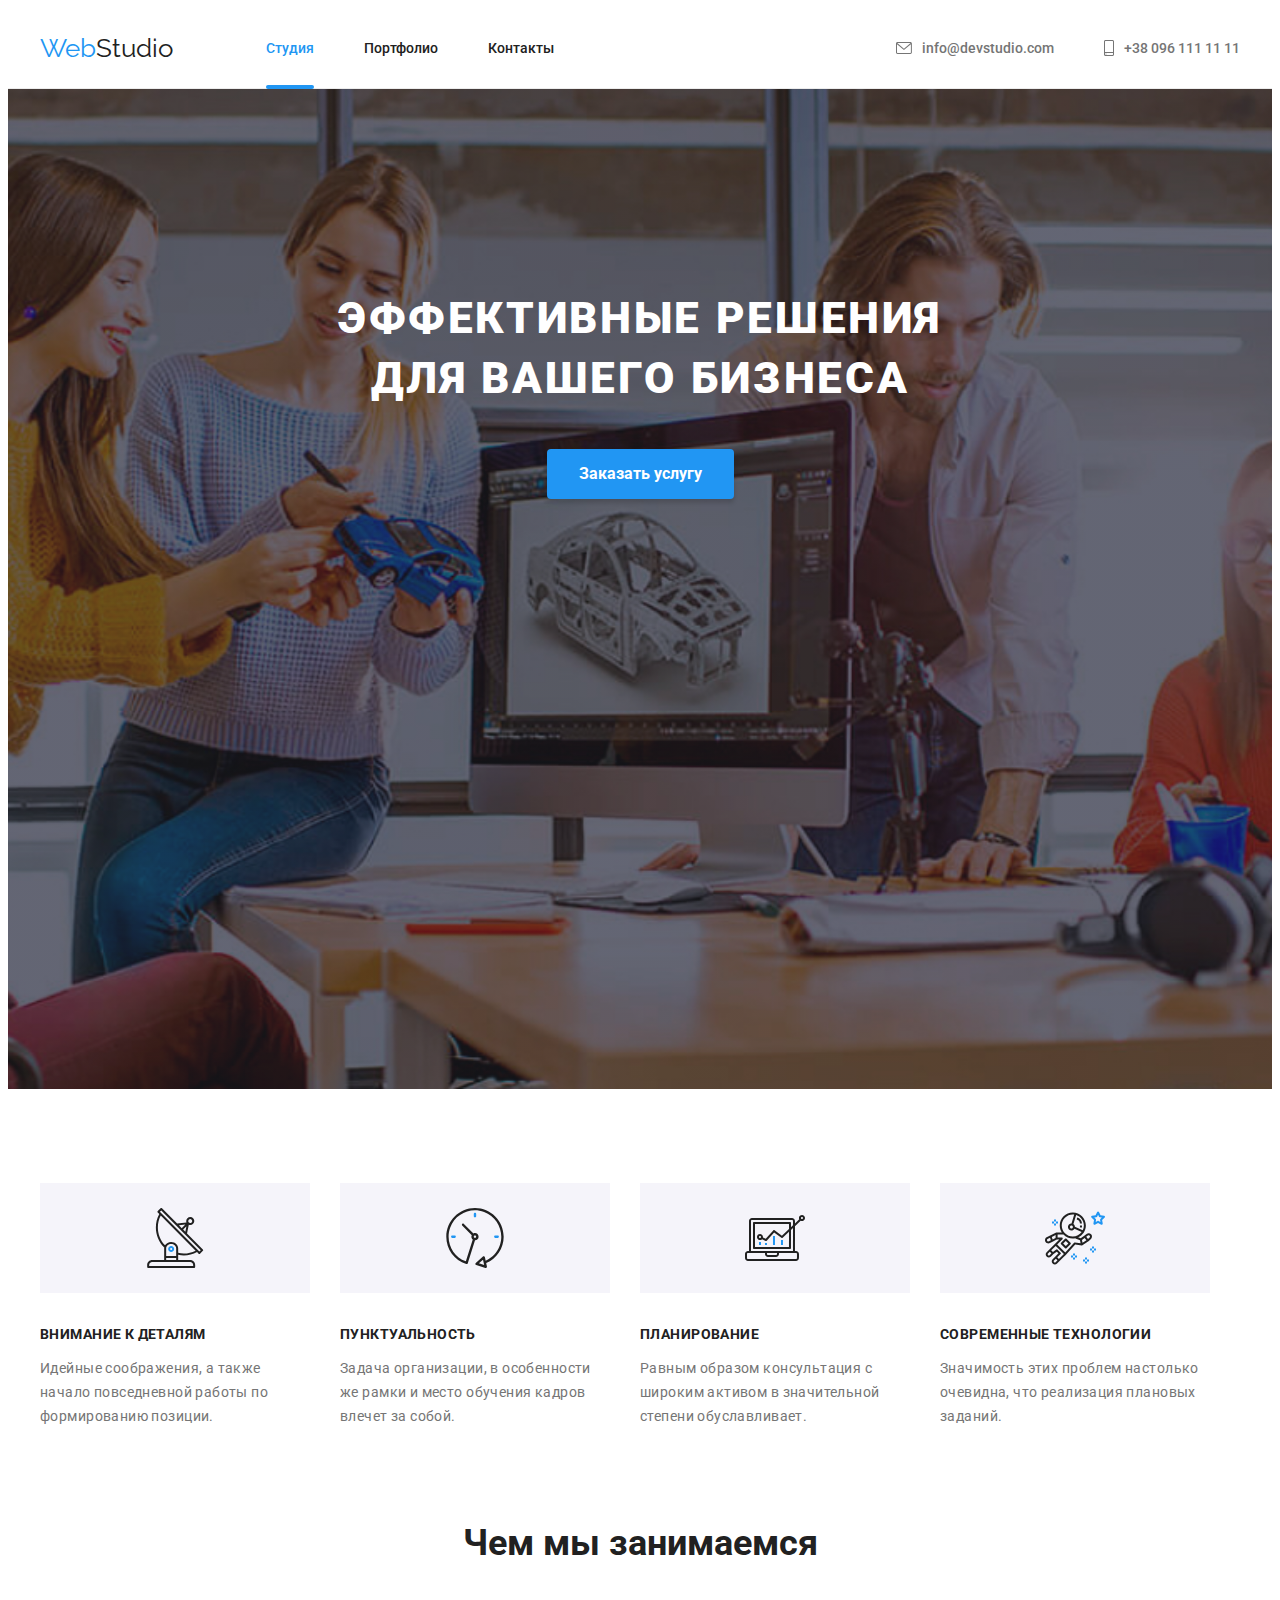
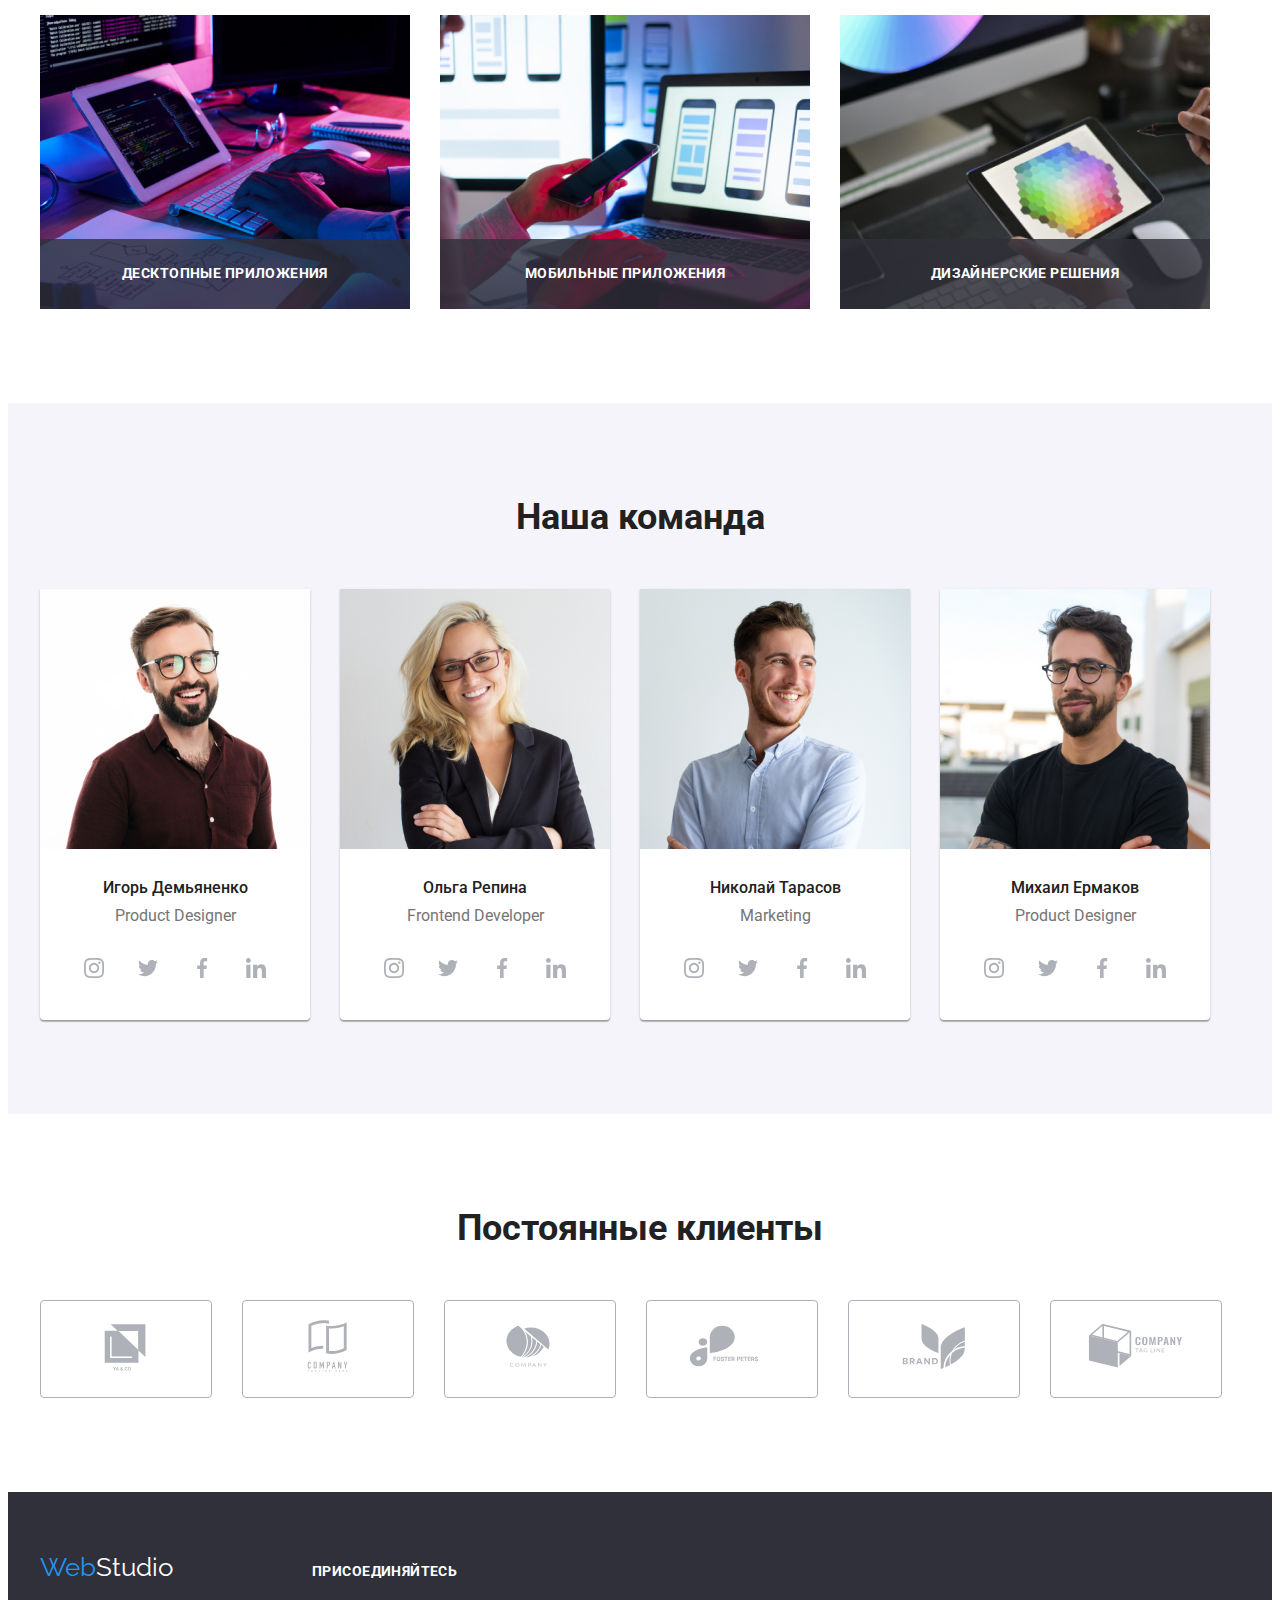
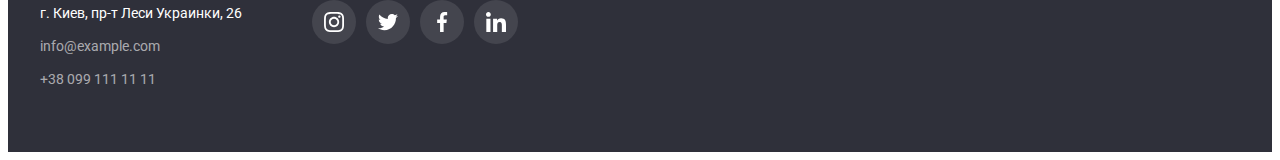
==== commit 781cc813: "almost done" ====
--- a/index.html
+++ b/index.html
@@ -59,7 +59,11 @@
             <button class="button" type="button" data-modal-open>Заказать услугу</button>
                 <div class="backdrop is-hidden" data-modal>
                     <div class="modal">
-                        <button type="button" class="close" data-modal-close>Закрыть</button>
+                        <button type="button" class="icon-close" data-modal-close>
+                            <svg class="icon-close-logo" width="18" height="18">
+                                <use href="./images/icons/close.svg"></use>
+                            </svg>
+                        </button>
                     </div>
                 </div>
                 
--- a/CSS/styles.css
+++ b/CSS/styles.css
@@ -10,6 +10,7 @@
   --social-footer-bg-color: rgba(255, 255, 255, 0.1);
   --features-bg-color: rgba(245, 244, 250, 1);
   --social-link-color: #afb1b8;
+  --cubic-anim: 250ms cubic-bezier(0.4, 0, 0.2, 1);
 }
 /* Global styles */
 
@@ -135,7 +136,7 @@
   color: var(--accent-color);
 }
 
-.nav-li::after {
+.nav-li.current::after {
   content: "";
   position: absolute;
   left: 0;
@@ -145,14 +146,10 @@
   border-radius: 2px;
   background-color: var(--accent-color);
   background-size: contain;
-  opacity: 0;
-  transform: scaleX(0);
-  transition: transform 250ms cubic-bezier(0.4, 0, 0.2, 1),
-    opacity 250ms cubic-bezier(0.4, 0, 0.2, 1);
+  transition: color var(--cubic-anim);
 }
 
 .nav-li.current:hover::after {
-  opacity: 1;
   transform: scaleX(1);
 }
 
@@ -171,7 +168,8 @@
   margin-right: 10px;
 }
 
-/*main*/
+/*Main*/
+
 .visually-hidden {
   position: absolute;
   width: 1px;
@@ -179,7 +177,6 @@
   margin: -1px;
   border: 0;
   padding: 0;
-
   white-space: nowrap;
   clip-path: inset(100%);
   clip: rect(0 0 0 0);
@@ -269,15 +266,32 @@
   border-radius: 4px;
 }
 
-.close {
+.icon-close {
   position: absolute;
-  right: 0;
-}
-
-/* features */
+  top: 8px;
+  right: 8px;
+  border: 1px solid rgba(0, 0, 0, 0.1);
+  border-radius: 30px;
+  display: flex;
+  justify-content: center;
+  align-items: center;
+  padding: 6px;
+  fill: var(--tittle-text-color);
+  background-color: var(--secondary-text-color);
+}
+
+.icon-close-logo {
+  fill: var(--tittle-text-color);
+  width: 18px;
+  height: 18px;
+}
+
+/* Features */
+
 .descr-features {
   padding: 94px 0;
 }
+
 .features {
   display: flex;
   font-size: 14px;
@@ -317,7 +331,9 @@
   font-weight: 700;
   width: 270px;
 }
+
 /* Gallery */
+
 .descr-gallery {
   padding-bottom: 94px;
 }
@@ -340,23 +356,6 @@
   margin-left: 30px;
 }
 
-/* .box-descr {
-  position: relative;
-  height: 70px;
-  width: 370px;
-  display: flex;
-  justify-content: center;
-  align-items: center;
-  overflow: hidden;
-  color: var(--secondary-text-color);
-}
-
-.box-descr:nth-child(1) {
-  top: 0;
-  left: 0;
-  background: rgba(47, 48, 58, 0.8);
-  z-index: 2;
-} */
 .box-descr {
   position: relative;
   height: 294px;
@@ -376,10 +375,6 @@
   opacity: 1;
   background-color: rgba(47, 48, 58, 0.8);
 }
-
-/* .box-descr:hover .overlay {
-  opacity: 0;
-} */
 
 .overlay-descr-text {
   padding: 27px 82px;
@@ -458,6 +453,8 @@
 .social-link {
   display: flex;
   padding: 12px;
+  border-radius: 50%;
+  transition: background-color var(--cubic-anim);
 }
 .social-icon {
   fill: var(--social-link-color);
@@ -473,7 +470,10 @@
 
 .social-link:hover .social-icon {
   fill: var(--secondary-text-color);
-}
+  transition: background-color var(--cubic-anim);
+}
+
+/* Clients */
 
 .descr-clients {
   padding: 94px 0;
@@ -497,12 +497,14 @@
   padding: 16px 32px;
   border: 1px solid #afb1b8;
   border-radius: 4px;
+  transition: border-color var(--cubic-anim);
 }
 
 .icon-logo {
   width: 106px;
   height: 60px;
   fill: var(--social-link-color);
+  transition: fill var(--cubic-anim);
 }
 
 .clients-link:hover .icon-logo,
@@ -597,12 +599,14 @@
   border-radius: 50%;
   background-color: var(--social-footer-bg-color);
   cursor: pointer;
+  transition: background-color var(--cubic-anim);
 }
 
 .join-link-icon {
   width: 20px;
   height: 20px;
   fill: var(--secondary-text-color);
+  transition: fill var(--cubic-anim);
 }
 
 .join-link:hover,
@@ -610,15 +614,18 @@
   background-color: var(--accent-color);
 }
 
-/* portfolio */
+/* Portfolio */
 
 .page-title {
   display: none;
   margin: 0;
 }
+
 .descr-projects {
   padding: 94px 0;
 }
+
+/* Buttons */
 
 .buttons {
   padding: 6px 22px;
@@ -631,6 +638,8 @@
   line-height: 1.6;
   font-weight: 500;
   cursor: pointer;
+  transition: color var(--cubic-anim), background-color var(--cubic-anim),
+    box-shadow var(--cubic-anim);
 }
 
 .buttons:hover,
@@ -657,9 +666,13 @@
   margin-left: 8px;
 }
 
+/* Projects */
+
 .projects {
   display: flex;
   flex-wrap: wrap;
+  position: relative;
+  overflow: hidden;
 }
 
 .projects-border {
@@ -684,11 +697,14 @@
   line-height: 1.9;
   text-decoration: none;
 }
+
 .projects-link:hover,
 .projects-link:focus {
   box-shadow: 0px 1px 1px rgba(0, 0, 0, 0.12), 0px 4px 4px rgba(0, 0, 0, 0.06),
     1px 4px 6px rgba(0, 0, 0, 0.16);
-}
+  transform: translatex(0);
+}
+
 .projects-title-color {
   margin-bottom: 4px;
   font-size: 18px;
@@ -707,3 +723,37 @@
   border-bottom: 1px solid #eeeeee;
   border-left: 1px solid #eeeeee;
 }
+
+.img-thumb {
+  position: relative;
+  overflow: hidden;
+}
+.img-thumb:hover::before {
+  opacity: 1;
+}
+
+.projects-link:hover .overlay-projects {
+  transform: translatex(0);
+  opacity: 1;
+}
+
+.overlay-projects {
+  position: absolute;
+  top: 0;
+  left: 0;
+  width: 100%;
+  height: 100%;
+  background-color: rgba(33, 150, 243, 0.9);
+  transform: translatey(100%);
+  transition: transform var(--cubic-anim);
+  opacity: 1;
+}
+
+.overlay-projects > p {
+  color: #fff;
+  padding: 63px 24px;
+  margin: 0;
+  font-size: 18px;
+  line-height: 1.6;
+  letter-spacing: 0.03em;
+}
